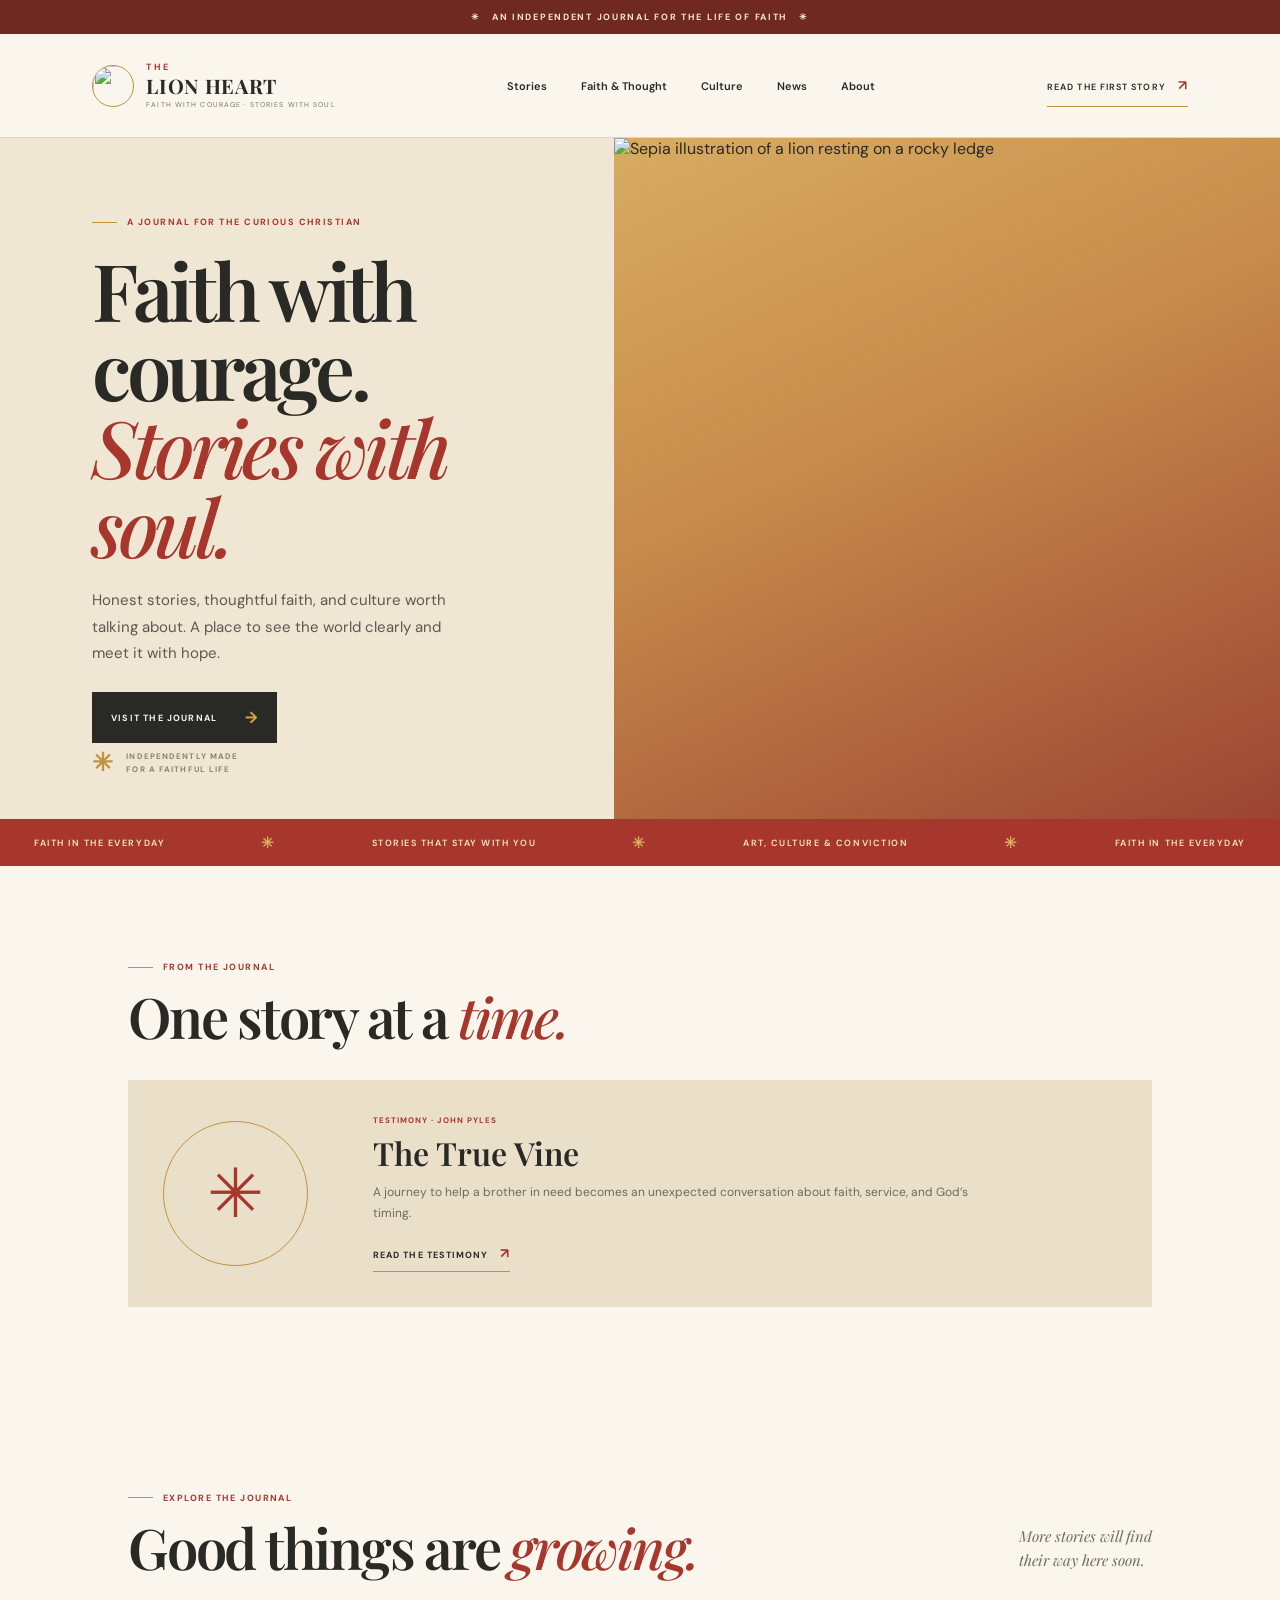
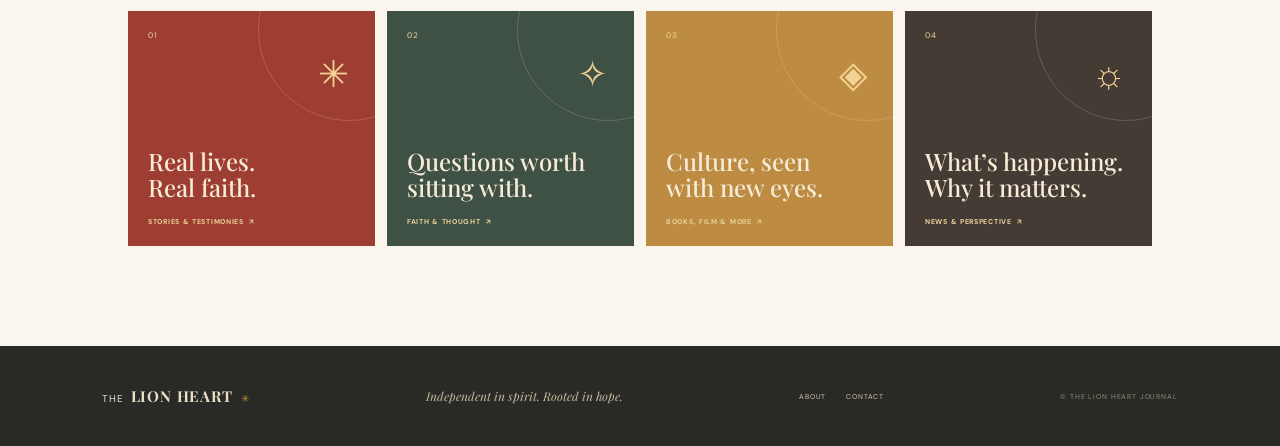
==== index.html @ 60a67177 "Add files via upload" ====
<!doctype html>
<html lang="en">
<head>
  <meta charset="utf-8">
  <meta name="viewport" content="width=device-width, initial-scale=1">
  <meta name="theme-color" content="#f4eddf">
  <meta name="description" content="The Lion Heart is an independent Christian journal for stories, thoughtful faith, and culture.">
  <title>The Lion Heart — Faith with courage. Stories with soul.</title>
  <link rel="preconnect" href="https://fonts.googleapis.com">
  <link rel="preconnect" href="https://fonts.gstatic.com" crossorigin>
  <link href="https://fonts.googleapis.com/css2?family=DM+Sans:wght@400;500;600;700&family=Playfair+Display:wght@500;600;700;800&display=swap" rel="stylesheet">
  <link rel="stylesheet" href="styles.css">
</head>
<body>
  <div class="announcement">✳ &nbsp; AN INDEPENDENT JOURNAL FOR THE LIFE OF FAITH &nbsp; ✳</div>
  <header class="site-header">
    <a class="brand" href="index.html" aria-label="The Lion Heart home"><img class="brand-mark brand-seal" src="images/lion-seal-emblem.png" alt=""><span class="brand-type"><span class="brand-the">THE</span><span class="brand-name">LION HEART</span><span class="brand-tagline">FAITH WITH COURAGE · STORIES WITH SOUL</span></span></a>
    <nav class="main-nav" aria-label="Main navigation"><a href="stories.html">Stories</a><a href="faith.html">Faith &amp; Thought</a><a href="culture.html">Culture</a><a href="news.html">News</a><a href="about.html">About</a></nav>
    <a class="nav-cta" href="the-true-vine.html">READ THE FIRST STORY <span>↗</span></a>
  </header>
  <main id="top">
    <section class="hero">
      <div class="hero-copy">
        <p class="eyebrow"><span class="eyebrow-line"></span> A JOURNAL FOR THE CURIOUS CHRISTIAN</p>
        <h1>Faith with<br>courage.<br><em>Stories with soul.</em></h1>
        <p class="hero-intro">Honest stories, thoughtful faith, and culture worth talking about. A place to see the world clearly and meet it with hope.</p>
        <a class="button button-dark" href="stories.html">VISIT THE JOURNAL <span>→</span></a>
        <div class="hero-note"><span class="note-star">✳</span><span>INDEPENDENTLY MADE<br>FOR A FAITHFUL LIFE</span></div>
      </div>
      <div class="hero-art"><img class="hero-image" src="images/lion-on-rocky-ledge.png" alt="Sepia illustration of a lion resting on a rocky ledge"></div>
    </section>
    <section class="ticker"><div class="ticker-track"><span>FAITH IN THE EVERYDAY</span><i>✳</i><span>STORIES THAT STAY WITH YOU</span><i>✳</i><span>ART, CULTURE &amp; CONVICTION</span><i>✳</i><span>FAITH IN THE EVERYDAY</span></div></section>
    <section class="section latest-section"><div class="section-heading"><div><p class="eyebrow"><span class="eyebrow-line"></span> FROM THE JOURNAL</p><h2>One story at a <em>time.</em></h2></div></div><div class="welcome-card"><div class="welcome-sun">✳</div><div><p class="card-meta">TESTIMONY · JOHN PYLES</p><h3>The True Vine</h3><p class="card-excerpt">A journey to help a brother in need becomes an unexpected conversation about faith, service, and God’s timing.</p><a class="text-link" href="the-true-vine.html">READ THE TESTIMONY <span>↗</span></a></div></div></section>
    <section class="section explore-section"><div class="section-heading"><div><p class="eyebrow"><span class="eyebrow-line"></span> EXPLORE THE JOURNAL</p><h2>Good things are <em>growing.</em></h2></div><p class="heading-note">More stories will find<br>their way here soon.</p></div><div class="category-grid"><a class="category-card cat-stories" href="stories.html"><span class="category-number">01</span><span class="category-icon">✳</span><h3>Real lives.<br>Real faith.</h3><span class="category-link">STORIES &amp; TESTIMONIES&nbsp; ↗</span></a><a class="category-card cat-thought" href="faith.html"><span class="category-number">02</span><span class="category-icon">✧</span><h3>Questions worth<br>sitting with.</h3><span class="category-link">FAITH &amp; THOUGHT&nbsp; ↗</span></a><a class="category-card cat-culture" href="culture.html"><span class="category-number">03</span><span class="category-icon">◈</span><h3>Culture, seen<br>with new eyes.</h3><span class="category-link">BOOKS, FILM &amp; MORE&nbsp; ↗</span></a><a class="category-card cat-news" href="news.html"><span class="category-number">04</span><span class="category-icon">☼</span><h3>What’s happening.<br>Why it matters.</h3><span class="category-link">NEWS &amp; PERSPECTIVE&nbsp; ↗</span></a></div></section>
  </main>
  <footer class="site-footer"><a class="footer-brand" href="index.html">THE <strong>LION HEART</strong><span>✳</span></a><p>Independent in spirit. Rooted in hope.</p><nav aria-label="Footer navigation"><a href="about.html">ABOUT</a><a href="mailto:hello@thelionheartjournal.com">CONTACT</a></nav><span class="copyright">© THE LION HEART JOURNAL</span></footer>
</body>
</html>
---- styles.css ----
:root{--cream:#f4eddf;--paper:#faf6ed;--ink:#292a25;--muted:#77746a;--red:#a7372d;--red-dark:#702921;--gold:#c2933e;--line:#ded5c4;--display:'Playfair Display',Georgia,serif;--sans:'DM Sans',Arial,sans-serif}*{box-sizing:border-box}html{scroll-behavior:smooth}body{margin:0;background:var(--paper);color:var(--ink);font-family:var(--sans);-webkit-font-smoothing:antialiased}.announcement{height:34px;background:var(--red-dark);color:#f4e6c6;display:flex;align-items:center;justify-content:center;gap:14px;font-size:9px;font-weight:700;letter-spacing:.19em}.announcement-mark{color:#d5a84f;font-size:12px}.site-header{height:104px;padding:0 7.2%;display:flex;align-items:center;justify-content:space-between;border-bottom:1px solid var(--line);background:var(--paper)}.brand{display:flex;align-items:center;gap:12px;text-decoration:none;color:var(--ink)}.brand-mark{width:42px;height:42px;fill:none;stroke:var(--gold);stroke-width:1.6}.brand-mark circle{fill:var(--red);stroke:var(--red)}.brand-type{display:grid;line-height:1}.brand-the{font-size:9px;letter-spacing:.27em;color:var(--red);font-weight:700;margin-bottom:4px}.brand-name{font-family:var(--display);font-size:20px;letter-spacing:.035em;font-weight:700}.brand-tagline{font-size:7px;letter-spacing:.16em;margin-top:5px;color:var(--muted)}.main-nav{display:flex;gap:34px}.main-nav a,.nav-cta{text-decoration:none;color:var(--ink);font-weight:600;font-size:11px}.main-nav a:hover,.text-link:hover{color:var(--red)}.nav-cta{font-size:9px;letter-spacing:.12em;border-bottom:1px solid var(--gold);padding:12px 0}.nav-cta span{color:var(--red);font-size:14px;margin-left:9px}.hero{display:grid;grid-template-columns:48% 52%;min-height:600px;position:relative;overflow:hidden;background:#f0e6d4}.hero-copy{padding:78px 8% 76px 15%;position:relative;z-index:1}.eyebrow{font-size:9px;font-weight:700;letter-spacing:.16em;color:var(--red);display:flex;align-items:center;gap:10px;margin:0 0 22px}.eyebrow-line{height:1px;width:25px;background:var(--gold);display:inline-block}.hero h1{font:600 clamp(52px,6.2vw,83px)/.99 var(--display);letter-spacing:-.055em;margin:0 0 23px}.hero h1 em,.section-heading h2 em,.newsletter h2 em{font-weight:500;color:var(--red)}.hero-intro{max-width:355px;font:15px/1.75 var(--sans);color:#5c5951;margin:0 0 26px}.button{display:inline-flex;align-items:center;gap:28px;padding:15px 19px;text-decoration:none;font-size:9px;letter-spacing:.13em;font-weight:700}.button-dark{background:var(--ink);color:var(--paper)}.button-dark span{color:#d4a74b;font-size:16px}.hero-note{position:absolute;bottom:36px;left:15%;display:flex;align-items:center;gap:12px;font-size:8px;line-height:1.6;letter-spacing:.14em;font-weight:700;color:#8b8170}.note-star{font-size:25px;color:var(--gold)}.hero-art{position:relative;min-height:600px;overflow:hidden;background:linear-gradient(155deg,#d8ac62 0%,#c78b4b 42%,#9b4433 100%)}.art-sun{position:absolute;width:225px;height:225px;border-radius:50%;background:#f0d894;top:80px;left:42%;box-shadow:0 0 0 25px #f0d89422,0 0 0 55px #f0d89412}.art-halo{position:absolute;width:410px;height:410px;left:31%;top:-15px;border:1px solid #f7e6bc66;border-radius:50%}.art-cross{position:absolute;top:190px;left:55%;font-size:30px;color:#fff1c6}.landscape{position:absolute;bottom:0;width:100%;height:78%;}.mountain-back{fill:#b35d45}.mountain-mid{fill:#853b32}.mountain-front{fill:#542c2a}.ridge-line{stroke:#efca82;stroke-width:2;fill:none;opacity:.7}.art-caption{position:absolute;bottom:21px;left:26px;right:26px;display:flex;justify-content:space-between;color:#f4e6c6;font-size:8px;font-weight:700;letter-spacing:.15em;z-index:2}.art-stamp{position:absolute;top:54px;right:45px;width:94px;height:94px;border:1px solid #fff0c699;border-radius:50%;display:flex;flex-direction:column;align-items:center;justify-content:center;gap:2px;color:#fff0c6;font-size:10px;text-align:center;transform:rotate(9deg)}.art-stamp span{font-size:8px;letter-spacing:.12em;line-height:1.4;font-weight:700}.hero-index{position:absolute;bottom:22px;left:50%;font-size:9px;letter-spacing:.13em;font-weight:700}.hero-index span{color:var(--gold);padding:0 5px}.ticker{overflow:hidden;background:var(--red);height:47px;display:flex;align-items:center;color:#f4e6c6}.ticker-track{width:100%;display:flex;align-items:center;justify-content:space-around;gap:28px;white-space:nowrap;font-size:9px;font-weight:600;letter-spacing:.17em}.ticker i{font-style:normal;color:#d9ae5d;font-size:15px}.section{padding:95px 10%}.section-heading{display:flex;justify-content:space-between;align-items:end;margin-bottom:35px}.section-heading .eyebrow{margin-bottom:13px}.section-heading h2,.newsletter h2{font:600 clamp(38px,4.4vw,56px)/1.06 var(--display);letter-spacing:-.04em;margin:0}.text-link{font-size:9px;text-decoration:none;color:var(--ink);letter-spacing:.12em;font-weight:700;border-bottom:1px solid var(--gold);padding:0 0 9px}.text-link span{color:var(--red);font-size:14px;margin-left:8px}.feature-grid{display:grid;grid-template-columns:1.12fr .88fr;gap:38px}.card-image{height:298px;display:block;position:relative;overflow:hidden}.card-image svg{width:100%;height:100%;display:block;transition:transform .5s}.card-image:hover svg{transform:scale(1.04)}.image-label{position:absolute;top:14px;left:14px;background:var(--paper);padding:8px 10px;font-size:8px;font-weight:700;letter-spacing:.13em;color:var(--red);z-index:1}.card-content{padding:20px 4px 0}.card-meta{font-size:8px;letter-spacing:.13em;font-weight:700;color:var(--red);margin:0 0 10px}.card-meta span,.byline span{color:var(--gold);padding:0 5px}.card-content h3,.side-content h3{font:600 27px/1.2 var(--display);letter-spacing:-.025em;margin:0 0 9px}.card-content h3 a,.side-content h3 a{color:inherit;text-decoration:none}.card-content h3 a:hover,.side-content h3 a:hover{color:var(--red)}.card-excerpt{font-size:12px;line-height:1.7;max-width:480px;color:#6e6a61;margin:0 0 14px}.byline{font-size:8px;font-weight:700;letter-spacing:.09em;color:#898276;margin:0}.side-stories{display:flex;flex-direction:column;gap:23px}.side-card{display:grid;grid-template-columns:43% 1fr;gap:19px;align-items:center}.side-image{height:158px;position:relative;display:block;overflow:hidden;text-decoration:none}.image-lamp{background:#33423c}.lamp-glow{position:absolute;width:100px;height:100px;border-radius:50%;background:#e7b96866;left:30%;top:14%;filter:blur(16px)}.lamp{position:absolute;top:30px;left:40%;color:#edc574;font-size:70px;text-shadow:0 0 35px #f0c56a}.image-film{background:#d2a45a}.film-sun{position:absolute;width:65px;height:65px;background:#f3dd9e;border-radius:50%;top:26px;right:28px}.film-hill{position:absolute;width:140%;height:90px;background:#9c4b39;border-radius:50% 50% 0 0;bottom:-38px;left:-13%}.film-hill-two{background:#68332f;bottom:-64px;left:20%}.film-rating{position:absolute;bottom:12px;left:12px;font-size:11px;letter-spacing:2px;color:#f8e8bf}.side-content h3{font-size:21px;margin-bottom:9px}.side-content .byline{font-size:7px}.quote-band{position:relative;background:#eadfc9;padding:62px 18%;text-align:center;overflow:hidden}.quote-symbol{font:80px/0.6 var(--display);color:var(--gold)}.quote-band blockquote{font:500 clamp(22px,3vw,34px)/1.35 var(--display);max-width:780px;margin:17px auto 19px}.quote-credit{font-size:8px;font-weight:700;letter-spacing:.18em;color:var(--red)}.quote-spark{position:absolute;right:12%;top:45%;font-size:55px;color:#d2bd91;opacity:.55}.explore-section{padding-top:90px;padding-bottom:100px}.heading-note{font:italic 15px/1.6 var(--display);color:#716c60;margin:0 0 4px}.category-grid{display:grid;grid-template-columns:repeat(4,1fr);gap:12px}.category-card{height:235px;padding:20px;position:relative;text-decoration:none;color:#f6ecd7;display:flex;flex-direction:column;justify-content:flex-end;overflow:hidden}.category-card:after{content:"";position:absolute;width:180px;height:180px;border:1px solid #fff5d42e;border-radius:50%;right:-65px;top:-72px;transition:transform .4s}.category-card:hover:after{transform:scale(1.3)}.cat-stories{background:#9e3d31}.cat-thought{background:#3f5045}.cat-culture{background:#bd8b42}.cat-news{background:#443b35}.category-number{position:absolute;top:19px;left:20px;font-size:8px;letter-spacing:.15em;color:#f1d99d}.category-icon{position:absolute;top:39px;right:26px;color:#f2d393;font-size:37px}.category-card h3{font:500 24px/1.1 var(--display);margin:0 0 17px;position:relative;z-index:1}.category-link{font-size:7px;font-weight:700;letter-spacing:.1em;color:#ead29a;position:relative;z-index:1}.newsletter{background:#e6d7bd;padding:66px 12%;display:grid;grid-template-columns:1fr 1fr;gap:80px;align-items:center;position:relative;overflow:hidden}.newsletter-ornament{position:absolute;left:-51px;top:-87px;font-size:220px;color:#d7c5a4;opacity:.5}.newsletter-copy,.newsletter-form{position:relative;z-index:1}.newsletter-copy .eyebrow{margin-bottom:15px}.newsletter h2{font-size:48px}.newsletter-copy>p:last-child{font-size:12px;line-height:1.7;color:#6d6659;max-width:360px;margin:15px 0 0}.newsletter-form label{font-size:8px;letter-spacing:.15em;font-weight:700;display:block;margin-bottom:9px}.email-row{display:flex;border-bottom:1px solid #8f8066}.email-row input{background:transparent;border:0;outline:0;flex:1;padding:13px 3px;font:13px var(--sans);color:var(--ink)}.email-row button{background:transparent;border:0;color:var(--red);font-size:22px;cursor:pointer}.newsletter-form small{display:block;font-size:7px;letter-spacing:.11em;color:#807564;margin-top:10px}.site-footer{padding:30px 8%;display:flex;align-items:center;justify-content:space-between;gap:20px;background:#292a25;color:#e9ddc8}.footer-brand{text-decoration:none;color:inherit;font:10px var(--sans);letter-spacing:.08em}.footer-brand strong{font:700 15px var(--display);margin-left:3px}.footer-brand span{color:var(--gold);margin-left:8px}.site-footer>p{font:italic 12px var(--display);color:#c6b99e}.site-footer nav{display:flex;gap:20px}.site-footer nav a,.copyright{font-size:7px;letter-spacing:.12em;color:#d5c8ad;text-decoration:none}.site-footer nav a:hover{color:#e3b84e}.copyright{color:#978d7b}
@media(max-width:900px){.site-header{padding:0 5%}.main-nav{gap:17px}.nav-cta{display:none}.hero-copy{padding-left:10%}.hero-note{left:10%}.section{padding-left:7%;padding-right:7%}.feature-grid{gap:24px}.side-card{grid-template-columns:39% 1fr;gap:13px}.side-image{height:140px}.side-content h3{font-size:18px}.category-card{padding:15px;height:215px}.category-card h3{font-size:20px}.newsletter{padding-left:9%;padding-right:9%;gap:40px}}
@media(max-width:650px){.announcement{font-size:7px;letter-spacing:.1em}.site-header{height:auto;min-height:84px;padding:14px 6%;flex-wrap:wrap;gap:13px}.brand-mark{width:35px;height:35px}.brand-name{font-size:18px}.main-nav{order:2;width:100%;justify-content:space-between;gap:8px;padding:5px 0 1px}.main-nav a{font-size:10px}.hero{grid-template-columns:1fr}.hero-copy{padding:57px 8% 85px}.hero h1{font-size:65px}.hero-intro{font-size:14px}.hero-note{left:auto;right:8%;bottom:31px}.hero-art{min-height:380px}.hero-index{display:none}.art-sun{width:165px;height:165px;top:48px}.art-halo{width:310px;height:310px}.art-stamp{right:25px;top:30px;width:78px;height:78px}.landscape{height:86%}.ticker{height:41px}.ticker-track{justify-content:flex-start;gap:20px;animation:none;min-width:730px}.section{padding:66px 7%}.section-heading{align-items:start;gap:20px}.section-heading h2{font-size:42px}.text-link{font-size:7px;white-space:nowrap;margin-top:30px}.feature-grid{grid-template-columns:1fr;gap:30px}.card-image{height:230px}.card-content h3{font-size:25px}.side-card{grid-template-columns:40% 1fr;gap:15px}.side-image{height:132px}.side-content h3{font-size:18px}.quote-band{padding:54px 9%}.quote-band blockquote{font-size:25px}.quote-spark{right:4%;font-size:36px}.heading-note{display:none}.category-grid{grid-template-columns:repeat(2,1fr)}.category-card{height:195px}.newsletter{grid-template-columns:1fr;gap:28px;padding:56px 8%}.newsletter h2{font-size:44px}.site-footer{padding:26px 7%;flex-wrap:wrap}.site-footer>p{order:3;width:100%;margin:0}.site-footer nav{gap:13px}.copyright{order:4;width:100%}}
@media(prefers-reduced-motion:reduce){html{scroll-behavior:auto}*,*:before,*:after{transition:none!important}}
.brand-mark:not(svg){width:42px;height:42px;display:grid;place-items:center;border:1px solid var(--gold);border-radius:50%;color:var(--red);font-size:23px}.page-hero{padding:100px 14% 95px;background:#f0e6d4;min-height:330px}.page-hero h1{font:600 clamp(48px,7vw,78px)/1.04 var(--display);letter-spacing:-.05em;margin:0 0 18px;max-width:850px}.page-hero h1 em{color:var(--red);font-weight:500}.page-hero>p:last-child{font-size:15px;line-height:1.7;color:#625e54;max-width:590px}.page-green{background:#394940;color:#f4eddf}.page-green h1 em,.page-green .eyebrow{color:#e0b85f}.page-green>p:last-child{color:#e0d8c7}.page-gold{background:#dbb46f}.page-gold h1 em{color:#87392e}.page-dark{background:#343631;color:#f4eddf}.page-dark h1 em,.page-dark .eyebrow{color:#ddb75f}.page-dark>p:last-child{color:#ddd3c1}.page-list{padding-top:65px}.story-list{display:flex;flex-direction:column}.story-row{display:grid;grid-template-columns:270px 1fr;gap:32px;align-items:center;padding:24px 0;border-top:1px solid var(--line)}.story-art{height:170px;display:grid;place-items:center;text-decoration:none;color:#f4e4bf;font:46px var(--display);overflow:hidden}.story-art span{z-index:1}.story-row h3{font:600 27px/1.18 var(--display);letter-spacing:-.02em;margin:0 0 9px}.story-row h3 a{color:var(--ink);text-decoration:none}.story-row h3 a:hover{color:var(--red)}.story-row>div>p:not(.card-meta):not(.byline){font-size:12px;line-height:1.7;color:#706b61;margin:0 0 13px}.editor-note{font:italic 13px var(--display);color:#797264;margin-top:25px}.about-body{padding-top:75px}.about-lead{display:flex;align-items:center;gap:30px;border-bottom:1px solid var(--line);padding-bottom:34px}.about-ornament{font-size:72px;color:var(--gold)}.about-lead h2{font:600 clamp(34px,5vw,55px)/1.08 var(--display);margin:0;max-width:600px}.about-lead h2 em{font-weight:500;color:var(--red)}.about-columns{display:grid;grid-template-columns:1fr 1fr;gap:44px;max-width:900px;margin:34px auto 58px}.about-columns p{font:16px/1.85 var(--display);color:#555148;margin:0}.values-grid{display:grid;grid-template-columns:repeat(3,1fr);gap:16px}.values-grid article{border-top:2px solid var(--gold);padding:17px 15px}.values-grid article>span{color:var(--red);font-size:9px;font-weight:700;letter-spacing:.15em}.values-grid h3{font:600 24px var(--display);margin:12px 0 8px}.values-grid p{font-size:12px;line-height:1.7;color:#706b61}.about-contact{margin-top:75px;padding:40px;background:#eadfc9}.about-contact h2{font:600 34px var(--display);margin:0}.about-contact p{font-size:13px;color:#706b61;margin-bottom:22px}.article{max-width:950px;margin:auto;padding:55px 30px 90px}.back-link{display:inline-block;text-decoration:none;color:var(--red);font-size:9px;font-weight:700;letter-spacing:.13em;margin-bottom:32px}.article>.eyebrow{margin-bottom:14px}.article h1{font:600 clamp(40px,6vw,68px)/1.07 var(--display);letter-spacing:-.04em;margin:0 auto 15px;max-width:800px}.article-deck{font:italic 20px/1.5 var(--display);color:#706b61;max-width:690px;margin:0 auto 17px}.article-byline{font-size:8px;font-weight:700;letter-spacing:.12em;color:#817a6c;text-align:center;margin:0 auto 28px}.article-byline span{color:var(--gold);padding:0 8px}.article{text-align:center}.article .back-link:first-child{display:block;text-align:left}.article-art{height:340px;max-width:850px;margin:0 auto 44px;display:grid;place-items:center;color:#f6e5be;font-size:55px}.article-body{text-align:left;max-width:650px;margin:0 auto}.article-body p{font:16px/1.9 var(--display);color:#4e4b44;margin:0 0 20px}.article-body .dropcap:first-letter{float:left;font:64px/.85 var(--display);color:var(--red);padding:8px 9px 0 0}.article-body h2{font:600 29px var(--display);margin:40px 0 14px}.article-body blockquote{border-left:2px solid var(--gold);margin:30px 0;padding:5px 0 5px 24px;font:italic 24px/1.45 var(--display);color:var(--red-dark)}.article-disclaimer{font:italic 11px var(--sans)!important;color:#8b8374!important;border-top:1px solid var(--line);padding-top:15px;margin-top:35px!important}.review-score{color:var(--gold)!important;font-size:24px!important}.review-score span{font:700 9px var(--sans);letter-spacing:.14em;color:var(--red);padding-left:12px}.article>.back-link:last-child{display:block;text-align:left;max-width:650px;margin:38px auto 0}
@media(max-width:650px){.page-hero{padding:69px 8% 60px;min-height:0}.page-hero h1{font-size:49px}.page-hero>p:last-child{font-size:13px}.story-row{grid-template-columns:110px 1fr;gap:15px;padding:18px 0}.story-art{height:115px}.story-row h3{font-size:19px}.story-row>div>p:not(.card-meta):not(.byline){font-size:10px;line-height:1.5}.story-row .byline{font-size:6px}.about-columns{grid-template-columns:1fr;gap:19px}.about-columns p{font-size:15px}.about-lead{gap:15px}.about-ornament{font-size:46px}.about-lead h2{font-size:34px}.values-grid{grid-template-columns:1fr;gap:4px}.values-grid article{padding:14px}.article{padding:38px 7% 65px}.article h1{font-size:42px}.article-deck{font-size:17px}.article-art{height:230px}.article-body p{font-size:15px}.article-body h2{font-size:25px}.article-body blockquote{font-size:21px}.article .back-link:first-child{margin-bottom:25px}}
.welcome-card{display:grid;grid-template-columns:180px 1fr;align-items:center;gap:30px;padding:35px;background:#eadfc9}.welcome-sun{width:145px;height:145px;border:1px solid #c2933e;border-radius:50%;display:grid;place-items:center;color:#a7372d;font-size:68px}.welcome-card h3{font:600 32px/1.15 var(--display);margin:0 0 10px}.welcome-card .card-excerpt{max-width:600px}.welcome-card .text-link{display:inline-block;margin-top:7px}.coming-section{padding-top:55px;padding-bottom:95px}.coming-card{max-width:650px;margin:0 auto;padding:48px;text-align:center;background:#eadfc9}.coming-mark{display:block;color:var(--gold);font-size:44px;margin-bottom:20px}.coming-card .card-meta{margin-bottom:12px}.coming-card h2{font:600 clamp(28px,4vw,39px)/1.15 var(--display);margin:0 0 13px}.coming-card>p:not(.card-meta){font-size:13px;line-height:1.7;color:#706b61;max-width:450px;margin:0 auto 23px}.coming-card .text-link{display:inline-block;margin-top:4px}
.article-body .scripture-list{font:700 12px/1.9 var(--sans);letter-spacing:.04em;color:var(--red);border-left:2px solid var(--gold);padding-left:15px;margin:26px 0}
.hero-art .hero-image{position:absolute;inset:0;display:block;width:100%;height:100%;object-fit:cover;object-position:center 48%}
.brand-mark.brand-seal{display:block;object-fit:cover;object-position:center;border-radius:50%;padding:0}
@media(max-width:650px){.welcome-card{grid-template-columns:1fr;padding:25px;text-align:center;gap:20px}.welcome-sun{width:95px;height:95px;font-size:44px;margin:auto}.welcome-card h3{font-size:27px}.coming-card{padding:32px 22px}}
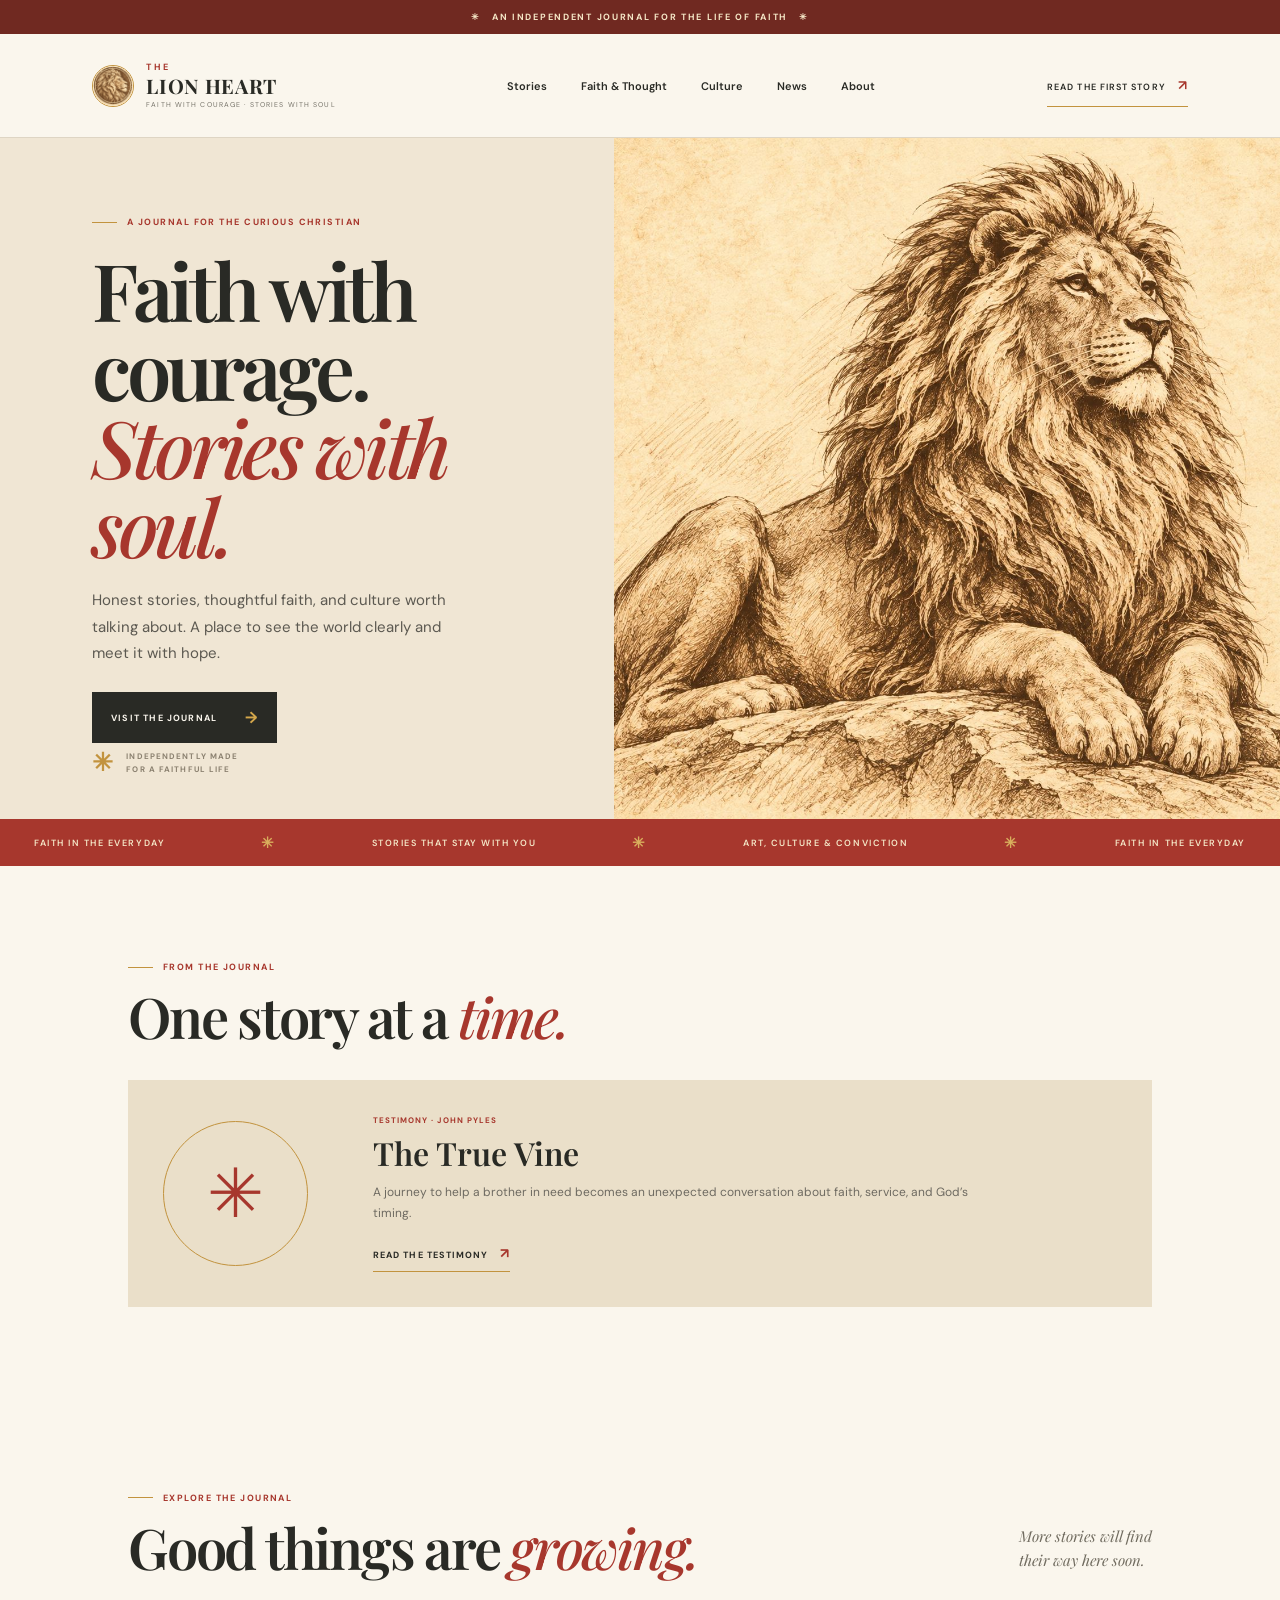
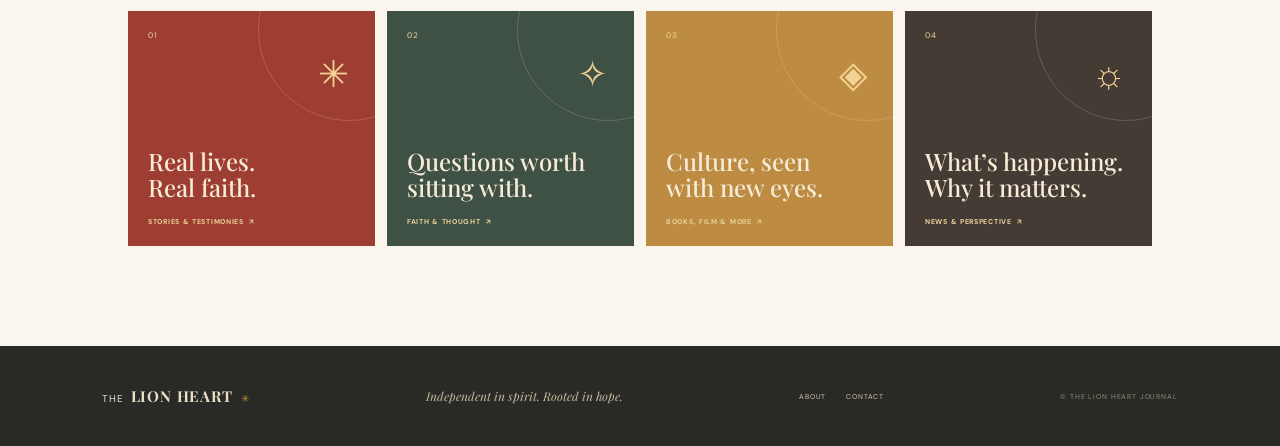
==== commit 78cc85b8: "Add files via upload" ====
--- a/index.html
+++ b/index.html
@@ -27,7 +27,7 @@
         <a class="button button-dark" href="stories.html">VISIT THE JOURNAL <span>→</span></a>
         <div class="hero-note"><span class="note-star">✳</span><span>INDEPENDENTLY MADE<br>FOR A FAITHFUL LIFE</span></div>
       </div>
-      <div class="hero-art"><img class="hero-image" src="images/lion-on-rocky-ledge.png" alt="Sepia illustration of a lion resting on a rocky ledge"></div>
+      <div class="hero-art"><img class="hero-image" src="images/lionrock.jpg" alt="Lion resting on a rocky ledge"></div>
     </section>
     <section class="ticker"><div class="ticker-track"><span>FAITH IN THE EVERYDAY</span><i>✳</i><span>STORIES THAT STAY WITH YOU</span><i>✳</i><span>ART, CULTURE &amp; CONVICTION</span><i>✳</i><span>FAITH IN THE EVERYDAY</span></div></section>
     <section class="section latest-section"><div class="section-heading"><div><p class="eyebrow"><span class="eyebrow-line"></span> FROM THE JOURNAL</p><h2>One story at a <em>time.</em></h2></div></div><div class="welcome-card"><div class="welcome-sun">✳</div><div><p class="card-meta">TESTIMONY · JOHN PYLES</p><h3>The True Vine</h3><p class="card-excerpt">A journey to help a brother in need becomes an unexpected conversation about faith, service, and God’s timing.</p><a class="text-link" href="the-true-vine.html">READ THE TESTIMONY <span>↗</span></a></div></div></section>
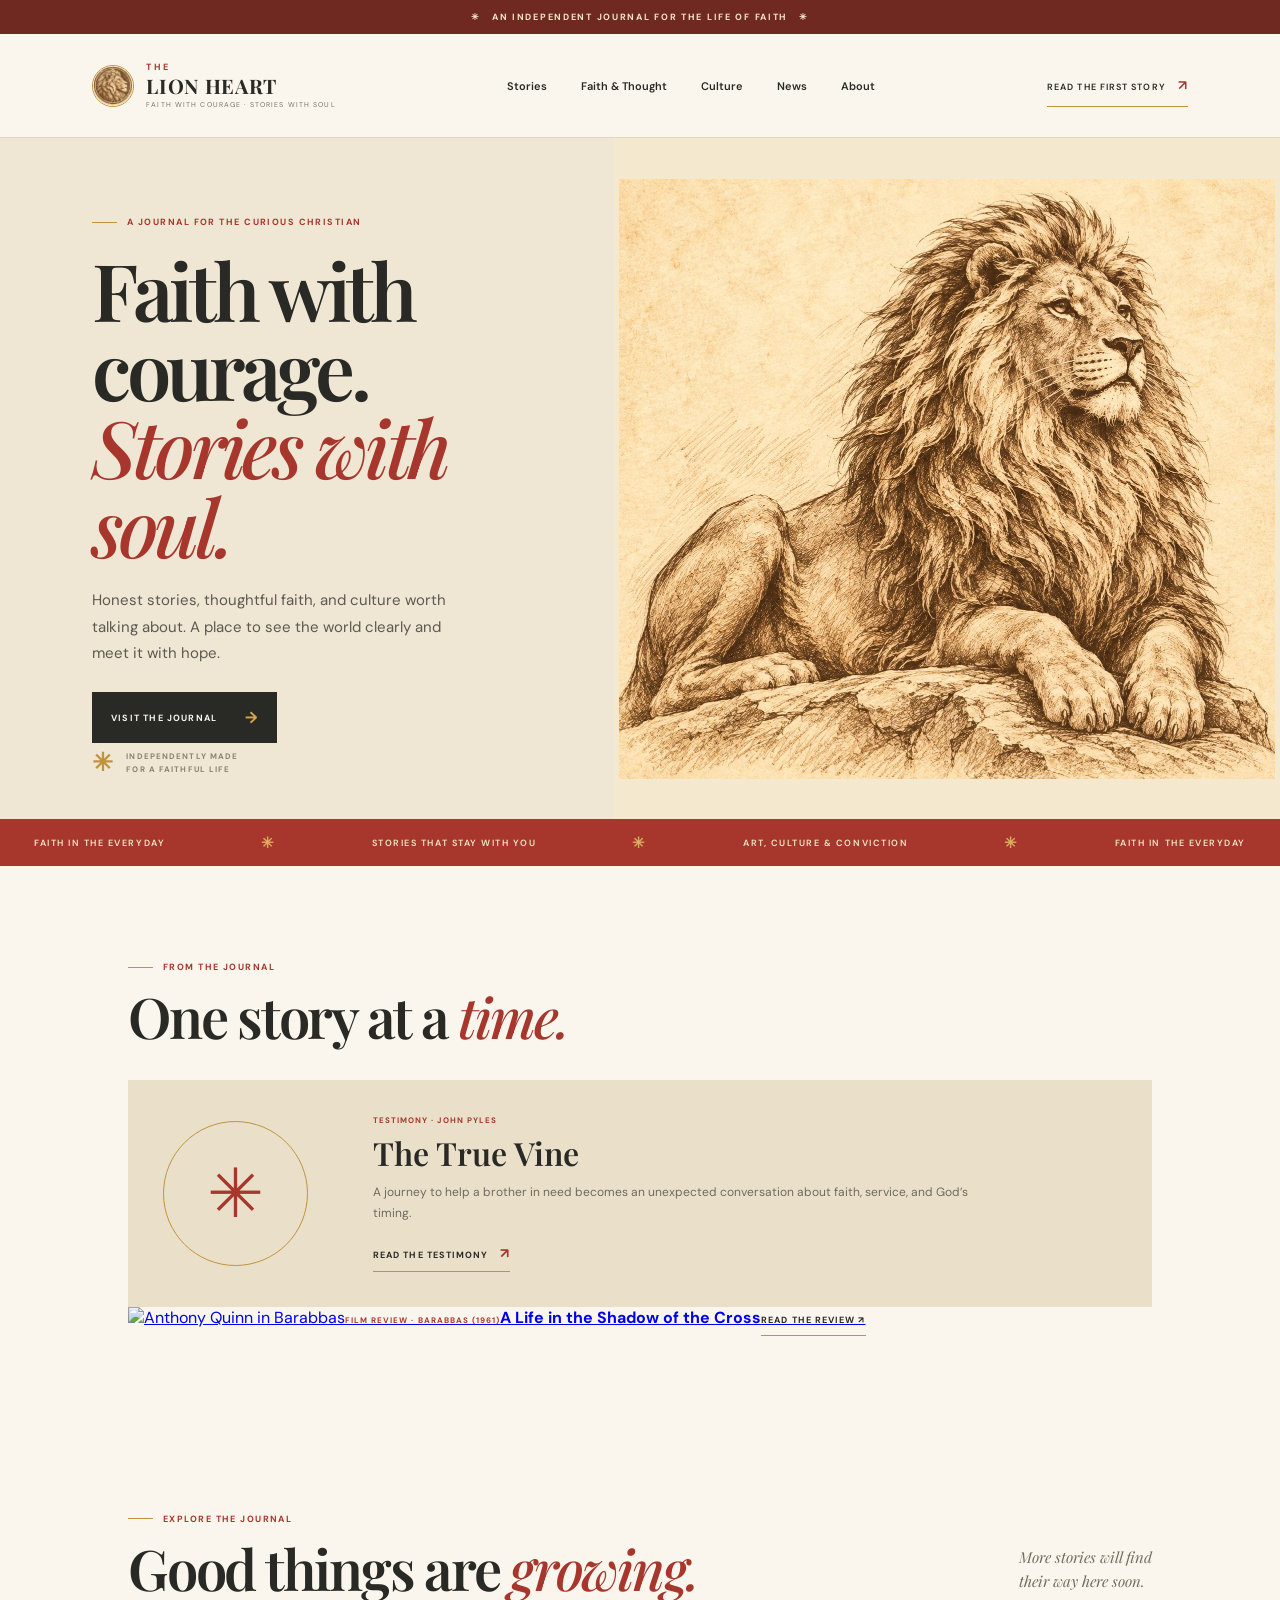
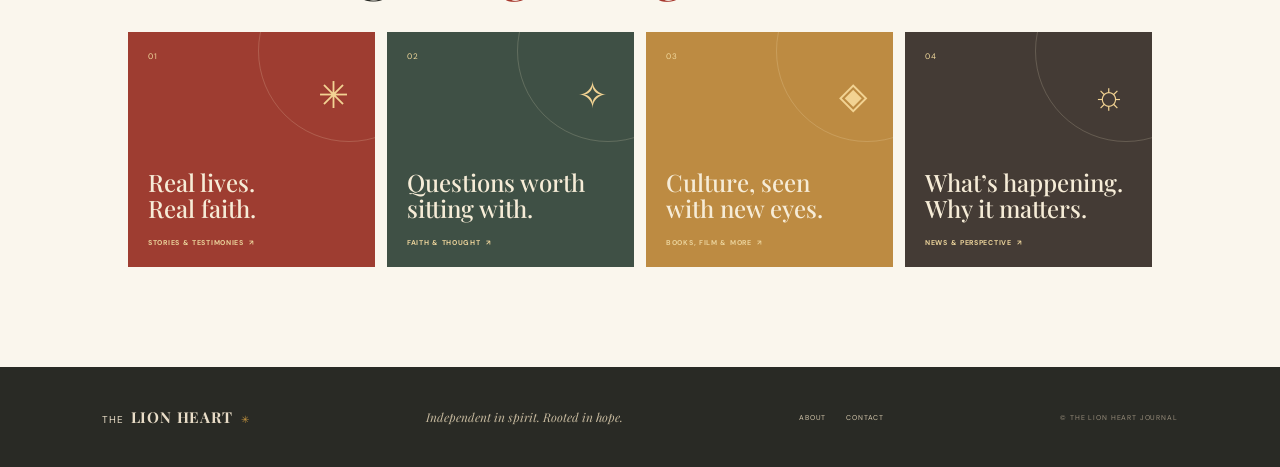
==== commit 2cf2f5bd: "Add files via upload" ====
--- a/index.html
+++ b/index.html
@@ -30,7 +30,7 @@
       <div class="hero-art"><img class="hero-image" src="images/lionrock.jpg" alt="Lion resting on a rocky ledge"></div>
     </section>
     <section class="ticker"><div class="ticker-track"><span>FAITH IN THE EVERYDAY</span><i>✳</i><span>STORIES THAT STAY WITH YOU</span><i>✳</i><span>ART, CULTURE &amp; CONVICTION</span><i>✳</i><span>FAITH IN THE EVERYDAY</span></div></section>
-    <section class="section latest-section"><div class="section-heading"><div><p class="eyebrow"><span class="eyebrow-line"></span> FROM THE JOURNAL</p><h2>One story at a <em>time.</em></h2></div></div><div class="welcome-card"><div class="welcome-sun">✳</div><div><p class="card-meta">TESTIMONY · JOHN PYLES</p><h3>The True Vine</h3><p class="card-excerpt">A journey to help a brother in need becomes an unexpected conversation about faith, service, and God’s timing.</p><a class="text-link" href="the-true-vine.html">READ THE TESTIMONY <span>↗</span></a></div></div></section>
+    <section class="section latest-section"><div class="section-heading"><div><p class="eyebrow"><span class="eyebrow-line"></span> FROM THE JOURNAL</p><h2>One story at a <em>time.</em></h2></div></div><div class="welcome-card"><div class="welcome-sun">✳</div><div><p class="card-meta">TESTIMONY · JOHN PYLES</p><h3>The True Vine</h3><p class="card-excerpt">A journey to help a brother in need becomes an unexpected conversation about faith, service, and God’s timing.</p><a class="text-link" href="the-true-vine.html">READ THE TESTIMONY <span>↗</span></a></div></div><a class="home-review" href="barabbas-review.html"><img src="images/barabbas-anthony-quinn.jpg" alt="Anthony Quinn in Barabbas"><span class="home-review-copy"><span class="card-meta">FILM REVIEW · BARABBAS (1961)</span><strong>A Life in the Shadow of the Cross</strong><span class="text-link">READ THE REVIEW ↗</span></span></a></section>
     <section class="section explore-section"><div class="section-heading"><div><p class="eyebrow"><span class="eyebrow-line"></span> EXPLORE THE JOURNAL</p><h2>Good things are <em>growing.</em></h2></div><p class="heading-note">More stories will find<br>their way here soon.</p></div><div class="category-grid"><a class="category-card cat-stories" href="stories.html"><span class="category-number">01</span><span class="category-icon">✳</span><h3>Real lives.<br>Real faith.</h3><span class="category-link">STORIES &amp; TESTIMONIES&nbsp; ↗</span></a><a class="category-card cat-thought" href="faith.html"><span class="category-number">02</span><span class="category-icon">✧</span><h3>Questions worth<br>sitting with.</h3><span class="category-link">FAITH &amp; THOUGHT&nbsp; ↗</span></a><a class="category-card cat-culture" href="culture.html"><span class="category-number">03</span><span class="category-icon">◈</span><h3>Culture, seen<br>with new eyes.</h3><span class="category-link">BOOKS, FILM &amp; MORE&nbsp; ↗</span></a><a class="category-card cat-news" href="news.html"><span class="category-number">04</span><span class="category-icon">☼</span><h3>What’s happening.<br>Why it matters.</h3><span class="category-link">NEWS &amp; PERSPECTIVE&nbsp; ↗</span></a></div></section>
   </main>
   <footer class="site-footer"><a class="footer-brand" href="index.html">THE <strong>LION HEART</strong><span>✳</span></a><p>Independent in spirit. Rooted in hope.</p><nav aria-label="Footer navigation"><a href="about.html">ABOUT</a><a href="mailto:hello@thelionheartjournal.com">CONTACT</a></nav><span class="copyright">© THE LION HEART JOURNAL</span></footer>
--- a/styles.css
+++ b/styles.css
@@ -6,6 +6,8 @@
 @media(max-width:650px){.page-hero{padding:69px 8% 60px;min-height:0}.page-hero h1{font-size:49px}.page-hero>p:last-child{font-size:13px}.story-row{grid-template-columns:110px 1fr;gap:15px;padding:18px 0}.story-art{height:115px}.story-row h3{font-size:19px}.story-row>div>p:not(.card-meta):not(.byline){font-size:10px;line-height:1.5}.story-row .byline{font-size:6px}.about-columns{grid-template-columns:1fr;gap:19px}.about-columns p{font-size:15px}.about-lead{gap:15px}.about-ornament{font-size:46px}.about-lead h2{font-size:34px}.values-grid{grid-template-columns:1fr;gap:4px}.values-grid article{padding:14px}.article{padding:38px 7% 65px}.article h1{font-size:42px}.article-deck{font-size:17px}.article-art{height:230px}.article-body p{font-size:15px}.article-body h2{font-size:25px}.article-body blockquote{font-size:21px}.article .back-link:first-child{margin-bottom:25px}}
 .welcome-card{display:grid;grid-template-columns:180px 1fr;align-items:center;gap:30px;padding:35px;background:#eadfc9}.welcome-sun{width:145px;height:145px;border:1px solid #c2933e;border-radius:50%;display:grid;place-items:center;color:#a7372d;font-size:68px}.welcome-card h3{font:600 32px/1.15 var(--display);margin:0 0 10px}.welcome-card .card-excerpt{max-width:600px}.welcome-card .text-link{display:inline-block;margin-top:7px}.coming-section{padding-top:55px;padding-bottom:95px}.coming-card{max-width:650px;margin:0 auto;padding:48px;text-align:center;background:#eadfc9}.coming-mark{display:block;color:var(--gold);font-size:44px;margin-bottom:20px}.coming-card .card-meta{margin-bottom:12px}.coming-card h2{font:600 clamp(28px,4vw,39px)/1.15 var(--display);margin:0 0 13px}.coming-card>p:not(.card-meta){font-size:13px;line-height:1.7;color:#706b61;max-width:450px;margin:0 auto 23px}.coming-card .text-link{display:inline-block;margin-top:4px}
 .article-body .scripture-list{font:700 12px/1.9 var(--sans);letter-spacing:.04em;color:var(--red);border-left:2px solid var(--gold);padding-left:15px;margin:26px 0}
-.hero-art .hero-image{position:absolute;inset:0;display:block;width:100%;height:100%;object-fit:cover;object-position:center 48%}
+.hero-art{display:flex;align-items:center;justify-content:center;min-height:0;background:#f4e8ce}
+.hero-art .hero-image{position:relative;inset:auto;display:block;width:100%;height:auto;max-height:600px;object-fit:contain;object-position:center;background:#f4e8ce}
+@media(max-width:650px){.hero-art{min-height:380px}.hero-art .hero-image{max-height:380px}}
 .brand-mark.brand-seal{display:block;object-fit:cover;object-position:center;border-radius:50%;padding:0}
 @media(max-width:650px){.welcome-card{grid-template-columns:1fr;padding:25px;text-align:center;gap:20px}.welcome-sun{width:95px;height:95px;font-size:44px;margin:auto}.welcome-card h3{font-size:27px}.coming-card{padding:32px 22px}}
